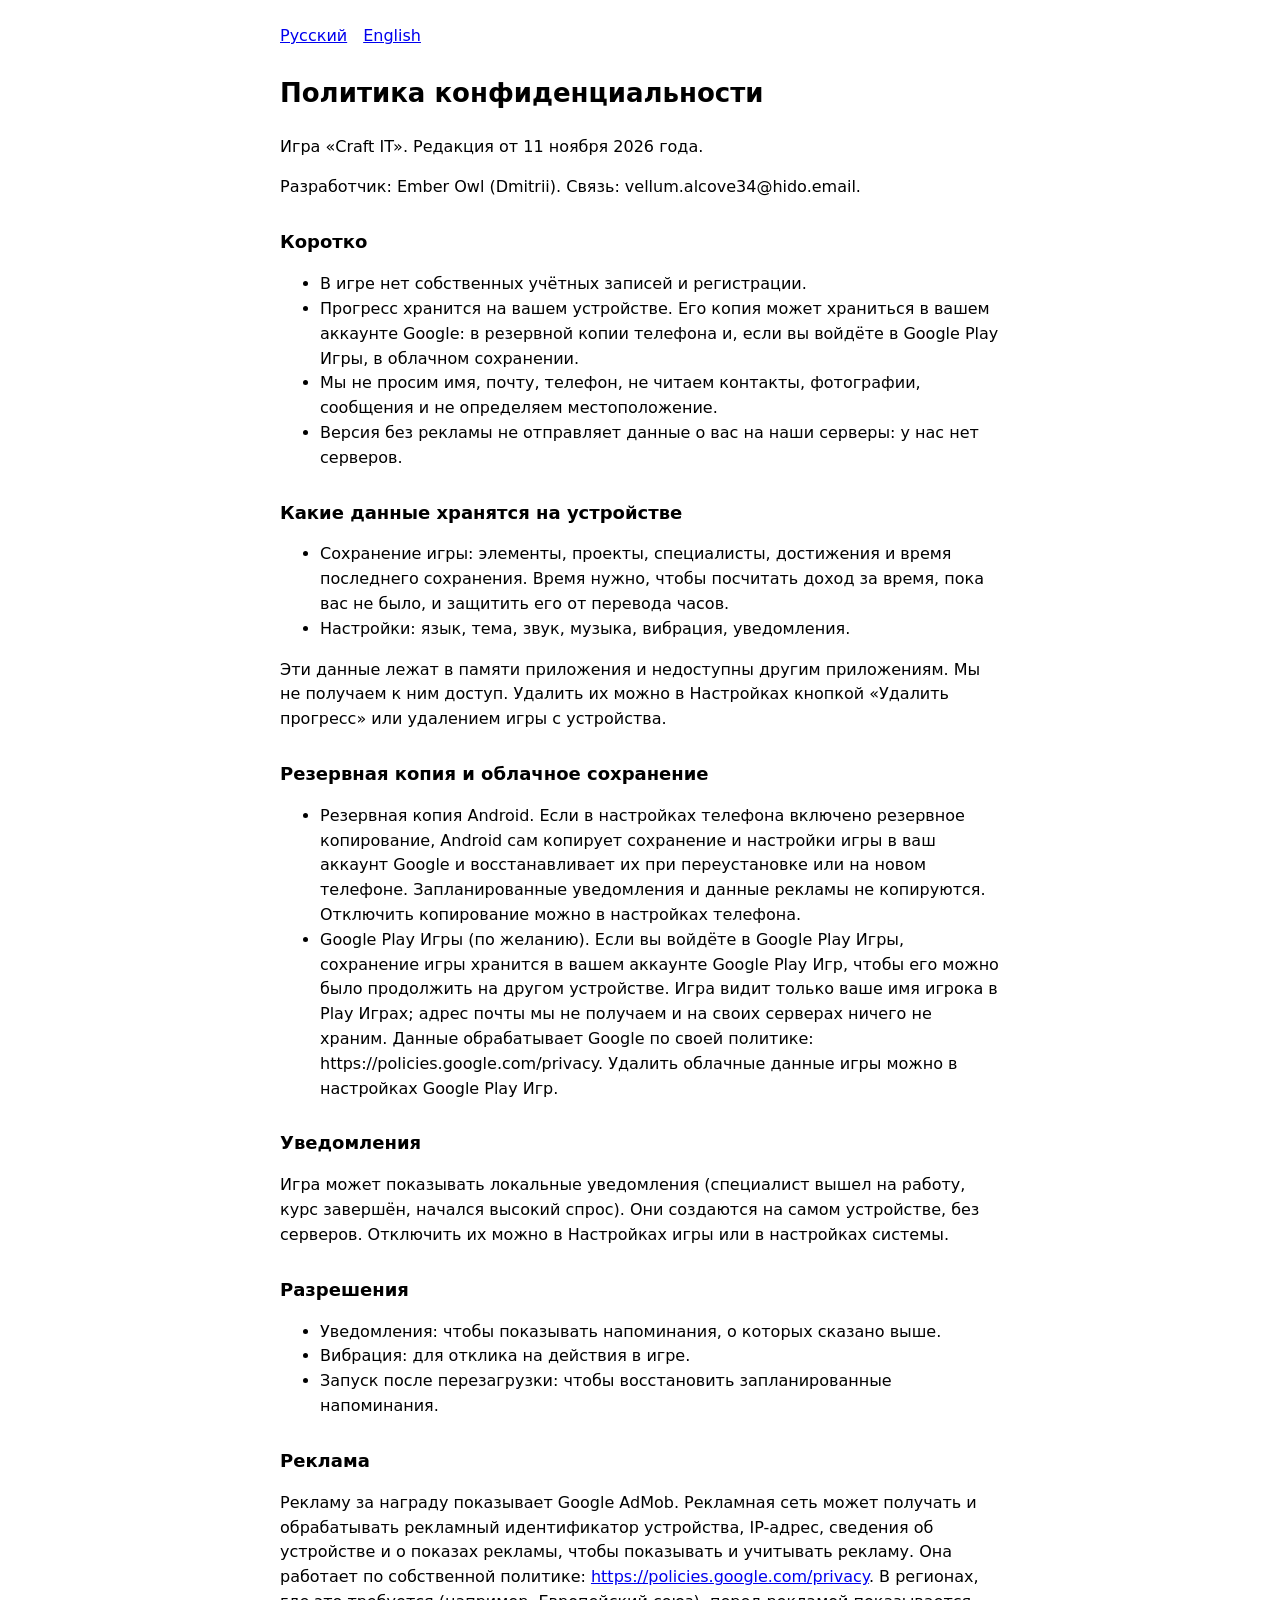
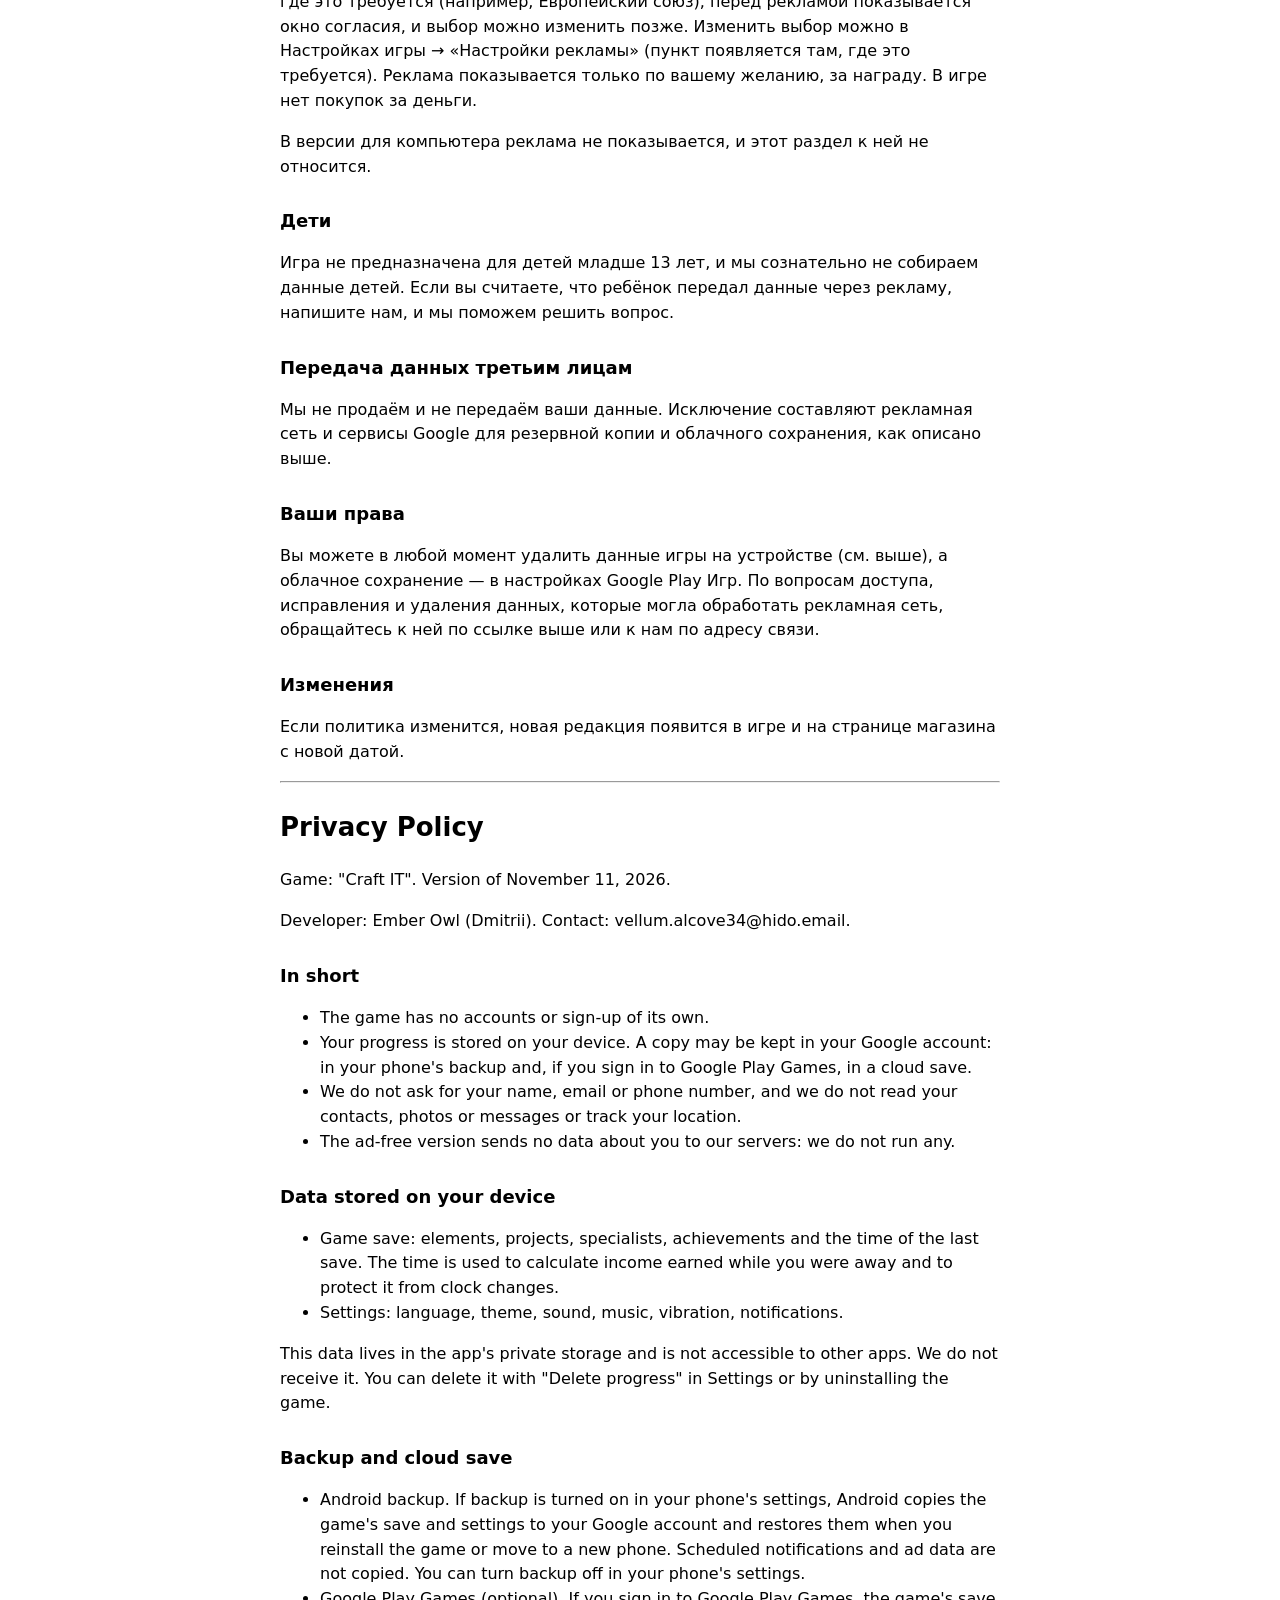
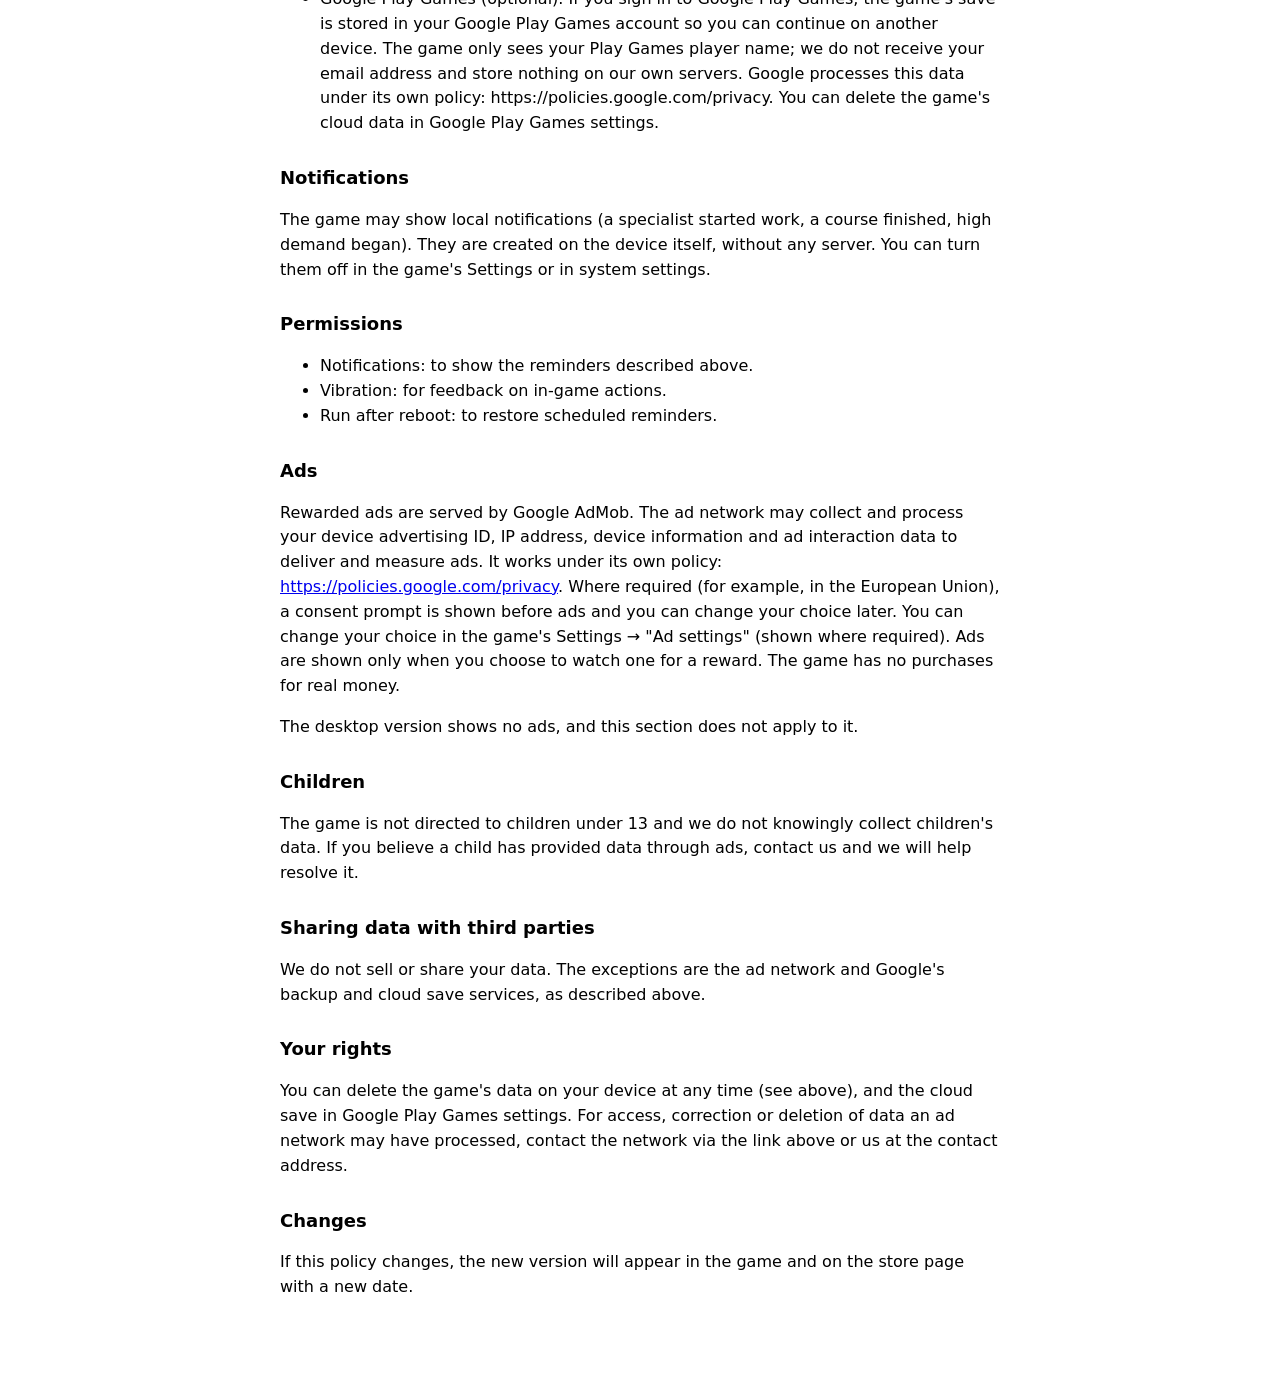
==== craft-it/privacy/index.html @ 50235ff4 "Studio page, Craft IT privacy policy, app-ads.txt" ====
<!doctype html>
<html lang="ru">
<head>
<meta charset="utf-8">
<meta name="viewport" content="width=device-width, initial-scale=1">
<title>Craft IT: Privacy Policy / Политика конфиденциальности</title>
<style>
  :root { color-scheme: light dark; }
  body { font: 16px/1.55 system-ui, sans-serif; max-width: 720px; margin: 0 auto; padding: 24px 16px 64px; }
  h1 { font-size: 26px; } h2 { font-size: 18px; margin-top: 28px; }
  nav a { margin-right: 16px; } section { margin-top: 24px; }
</style>
</head>
<body>
<nav><a href="#ru">Русский</a><a href="#en">English</a></nav>
<section id="ru" lang="ru">
<h1>Политика конфиденциальности</h1>
<p>Игра «Craft IT». Редакция от 11 ноября 2026 года.</p>
<p>Разработчик: Ember Owl (Dmitrii). Связь: vellum.alcove34@hido.email.</p>
<h2>Коротко</h2>
<ul>
<li>В игре нет собственных учётных записей и регистрации.</li>
<li>Прогресс хранится на вашем устройстве. Его копия может храниться в вашем аккаунте Google: в резервной копии телефона и, если вы войдёте в Google Play Игры, в облачном сохранении.</li>
<li>Мы не просим имя, почту, телефон, не читаем контакты, фотографии, сообщения и не определяем местоположение.</li>
<li>Версия без рекламы не отправляет данные о вас на наши серверы: у нас нет серверов.</li>
</ul>
<h2>Какие данные хранятся на устройстве</h2>
<ul>
<li>Сохранение игры: элементы, проекты, специалисты, достижения и время последнего сохранения. Время нужно, чтобы посчитать доход за время, пока вас не было, и защитить его от перевода часов.</li>
<li>Настройки: язык, тема, звук, музыка, вибрация, уведомления.</li>
</ul>
<p>Эти данные лежат в памяти приложения и недоступны другим приложениям. Мы не получаем к ним доступ. Удалить их можно в Настройках кнопкой «Удалить прогресс» или удалением игры с устройства.</p>
<h2>Резервная копия и облачное сохранение</h2>
<ul>
<li>Резервная копия Android. Если в настройках телефона включено резервное копирование, Android сам копирует сохранение и настройки игры в ваш аккаунт Google и восстанавливает их при переустановке или на новом телефоне. Запланированные уведомления и данные рекламы не копируются. Отключить копирование можно в настройках телефона.</li>
<li>Google Play Игры (по желанию). Если вы войдёте в Google Play Игры, сохранение игры хранится в вашем аккаунте Google Play Игр, чтобы его можно было продолжить на другом устройстве. Игра видит только ваше имя игрока в Play Играх; адрес почты мы не получаем и на своих серверах ничего не храним. Данные обрабатывает Google по своей политике: https://policies.google.com/privacy. Удалить облачные данные игры можно в настройках Google Play Игр.</li>
</ul>
<h2>Уведомления</h2>
<p>Игра может показывать локальные уведомления (специалист вышел на работу, курс завершён, начался высокий спрос). Они создаются на самом устройстве, без серверов. Отключить их можно в Настройках игры или в настройках системы.</p>
<h2>Разрешения</h2>
<ul>
<li>Уведомления: чтобы показывать напоминания, о которых сказано выше.</li>
<li>Вибрация: для отклика на действия в игре.</li>
<li>Запуск после перезагрузки: чтобы восстановить запланированные напоминания.</li>
</ul>
<h2>Реклама</h2>
<p>Рекламу за награду показывает Google AdMob. Рекламная сеть может получать и обрабатывать рекламный идентификатор устройства, IP-адрес, сведения об устройстве и о показах рекламы, чтобы показывать и учитывать рекламу. Она работает по собственной политике: <a href="https://policies.google.com/privacy">https://policies.google.com/privacy</a>. В регионах, где это требуется (например, Европейский союз), перед рекламой показывается окно согласия, и выбор можно изменить позже. Изменить выбор можно в Настройках игры → «Настройки рекламы» (пункт появляется там, где это требуется). Реклама показывается только по вашему желанию, за награду. В игре нет покупок за деньги.</p>
<p>В версии для компьютера реклама не показывается, и этот раздел к ней не относится.</p>
<h2>Дети</h2>
<p>Игра не предназначена для детей младше 13 лет, и мы сознательно не собираем данные детей. Если вы считаете, что ребёнок передал данные через рекламу, напишите нам, и мы поможем решить вопрос.</p>
<h2>Передача данных третьим лицам</h2>
<p>Мы не продаём и не передаём ваши данные. Исключение составляют рекламная сеть и сервисы Google для резервной копии и облачного сохранения, как описано выше.</p>
<h2>Ваши права</h2>
<p>Вы можете в любой момент удалить данные игры на устройстве (см. выше), а облачное сохранение — в настройках Google Play Игр. По вопросам доступа, исправления и удаления данных, которые могла обработать рекламная сеть, обращайтесь к ней по ссылке выше или к нам по адресу связи.</p>
<h2>Изменения</h2>
<p>Если политика изменится, новая редакция появится в игре и на странице магазина с новой датой.</p>
</section>
<hr>
<section id="en" lang="en">
<h1>Privacy Policy</h1>
<p>Game: &quot;Craft IT&quot;. Version of November 11, 2026.</p>
<p>Developer: Ember Owl (Dmitrii). Contact: vellum.alcove34@hido.email.</p>
<h2>In short</h2>
<ul>
<li>The game has no accounts or sign-up of its own.</li>
<li>Your progress is stored on your device. A copy may be kept in your Google account: in your phone&#x27;s backup and, if you sign in to Google Play Games, in a cloud save.</li>
<li>We do not ask for your name, email or phone number, and we do not read your contacts, photos or messages or track your location.</li>
<li>The ad-free version sends no data about you to our servers: we do not run any.</li>
</ul>
<h2>Data stored on your device</h2>
<ul>
<li>Game save: elements, projects, specialists, achievements and the time of the last save. The time is used to calculate income earned while you were away and to protect it from clock changes.</li>
<li>Settings: language, theme, sound, music, vibration, notifications.</li>
</ul>
<p>This data lives in the app&#x27;s private storage and is not accessible to other apps. We do not receive it. You can delete it with &quot;Delete progress&quot; in Settings or by uninstalling the game.</p>
<h2>Backup and cloud save</h2>
<ul>
<li>Android backup. If backup is turned on in your phone&#x27;s settings, Android copies the game&#x27;s save and settings to your Google account and restores them when you reinstall the game or move to a new phone. Scheduled notifications and ad data are not copied. You can turn backup off in your phone&#x27;s settings.</li>
<li>Google Play Games (optional). If you sign in to Google Play Games, the game&#x27;s save is stored in your Google Play Games account so you can continue on another device. The game only sees your Play Games player name; we do not receive your email address and store nothing on our own servers. Google processes this data under its own policy: https://policies.google.com/privacy. You can delete the game&#x27;s cloud data in Google Play Games settings.</li>
</ul>
<h2>Notifications</h2>
<p>The game may show local notifications (a specialist started work, a course finished, high demand began). They are created on the device itself, without any server. You can turn them off in the game&#x27;s Settings or in system settings.</p>
<h2>Permissions</h2>
<ul>
<li>Notifications: to show the reminders described above.</li>
<li>Vibration: for feedback on in-game actions.</li>
<li>Run after reboot: to restore scheduled reminders.</li>
</ul>
<h2>Ads</h2>
<p>Rewarded ads are served by Google AdMob. The ad network may collect and process your device advertising ID, IP address, device information and ad interaction data to deliver and measure ads. It works under its own policy: <a href="https://policies.google.com/privacy">https://policies.google.com/privacy</a>. Where required (for example, in the European Union), a consent prompt is shown before ads and you can change your choice later. You can change your choice in the game&#x27;s Settings → &quot;Ad settings&quot; (shown where required). Ads are shown only when you choose to watch one for a reward. The game has no purchases for real money.</p>
<p>The desktop version shows no ads, and this section does not apply to it.</p>
<h2>Children</h2>
<p>The game is not directed to children under 13 and we do not knowingly collect children&#x27;s data. If you believe a child has provided data through ads, contact us and we will help resolve it.</p>
<h2>Sharing data with third parties</h2>
<p>We do not sell or share your data. The exceptions are the ad network and Google&#x27;s backup and cloud save services, as described above.</p>
<h2>Your rights</h2>
<p>You can delete the game&#x27;s data on your device at any time (see above), and the cloud save in Google Play Games settings. For access, correction or deletion of data an ad network may have processed, contact the network via the link above or us at the contact address.</p>
<h2>Changes</h2>
<p>If this policy changes, the new version will appear in the game and on the store page with a new date.</p>
</section>
</body>
</html>
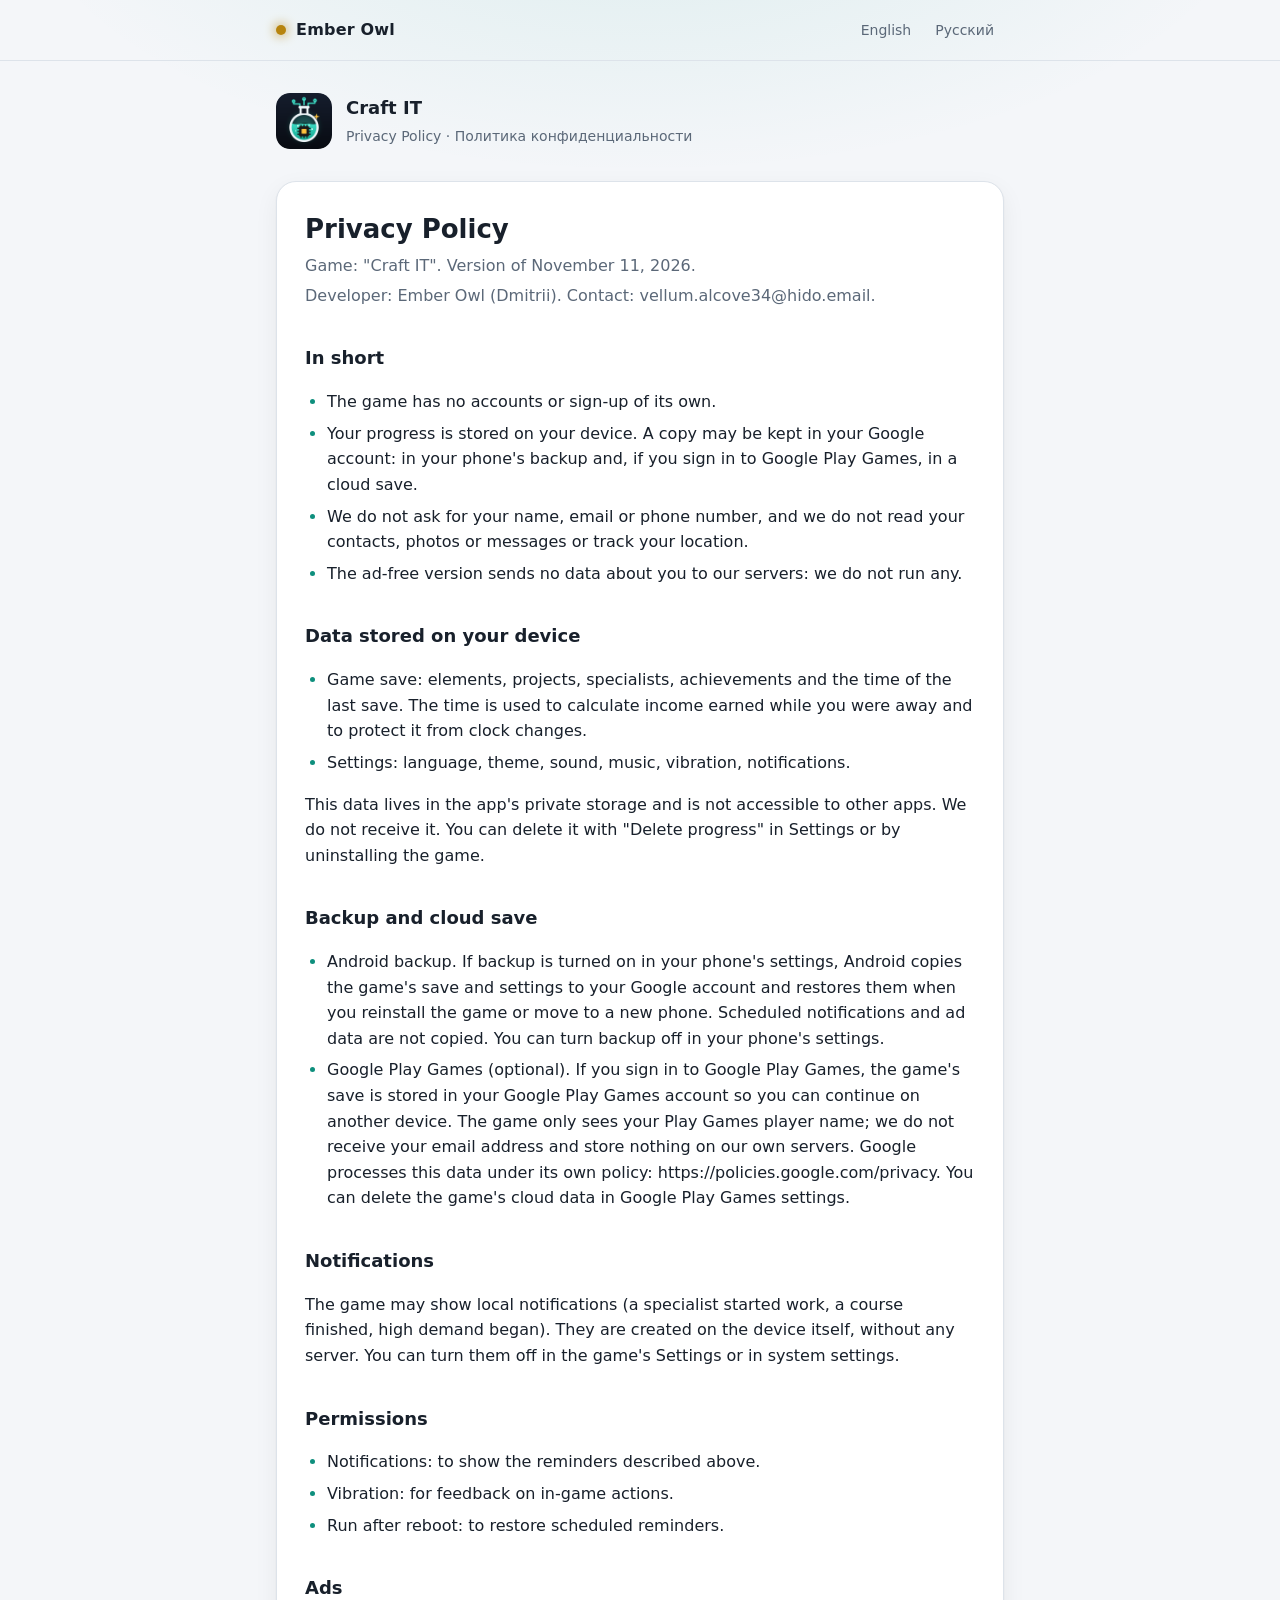
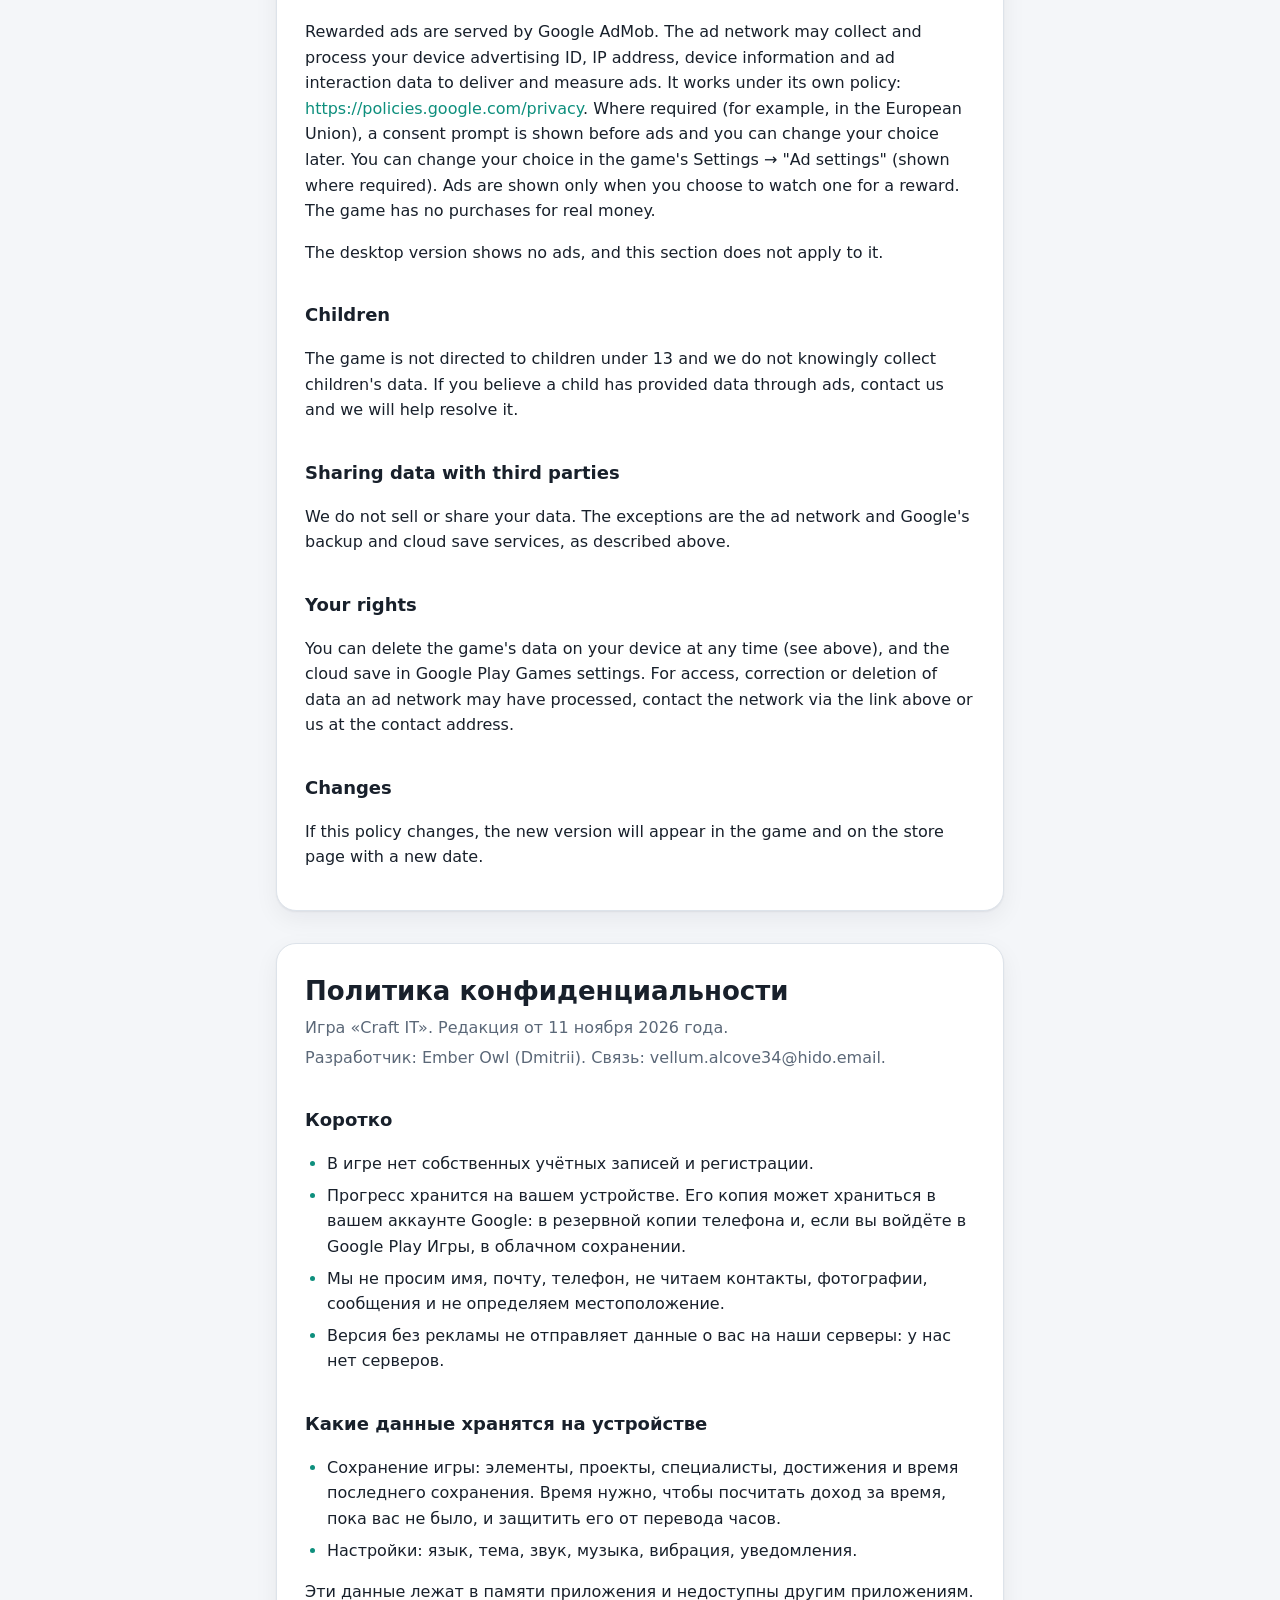
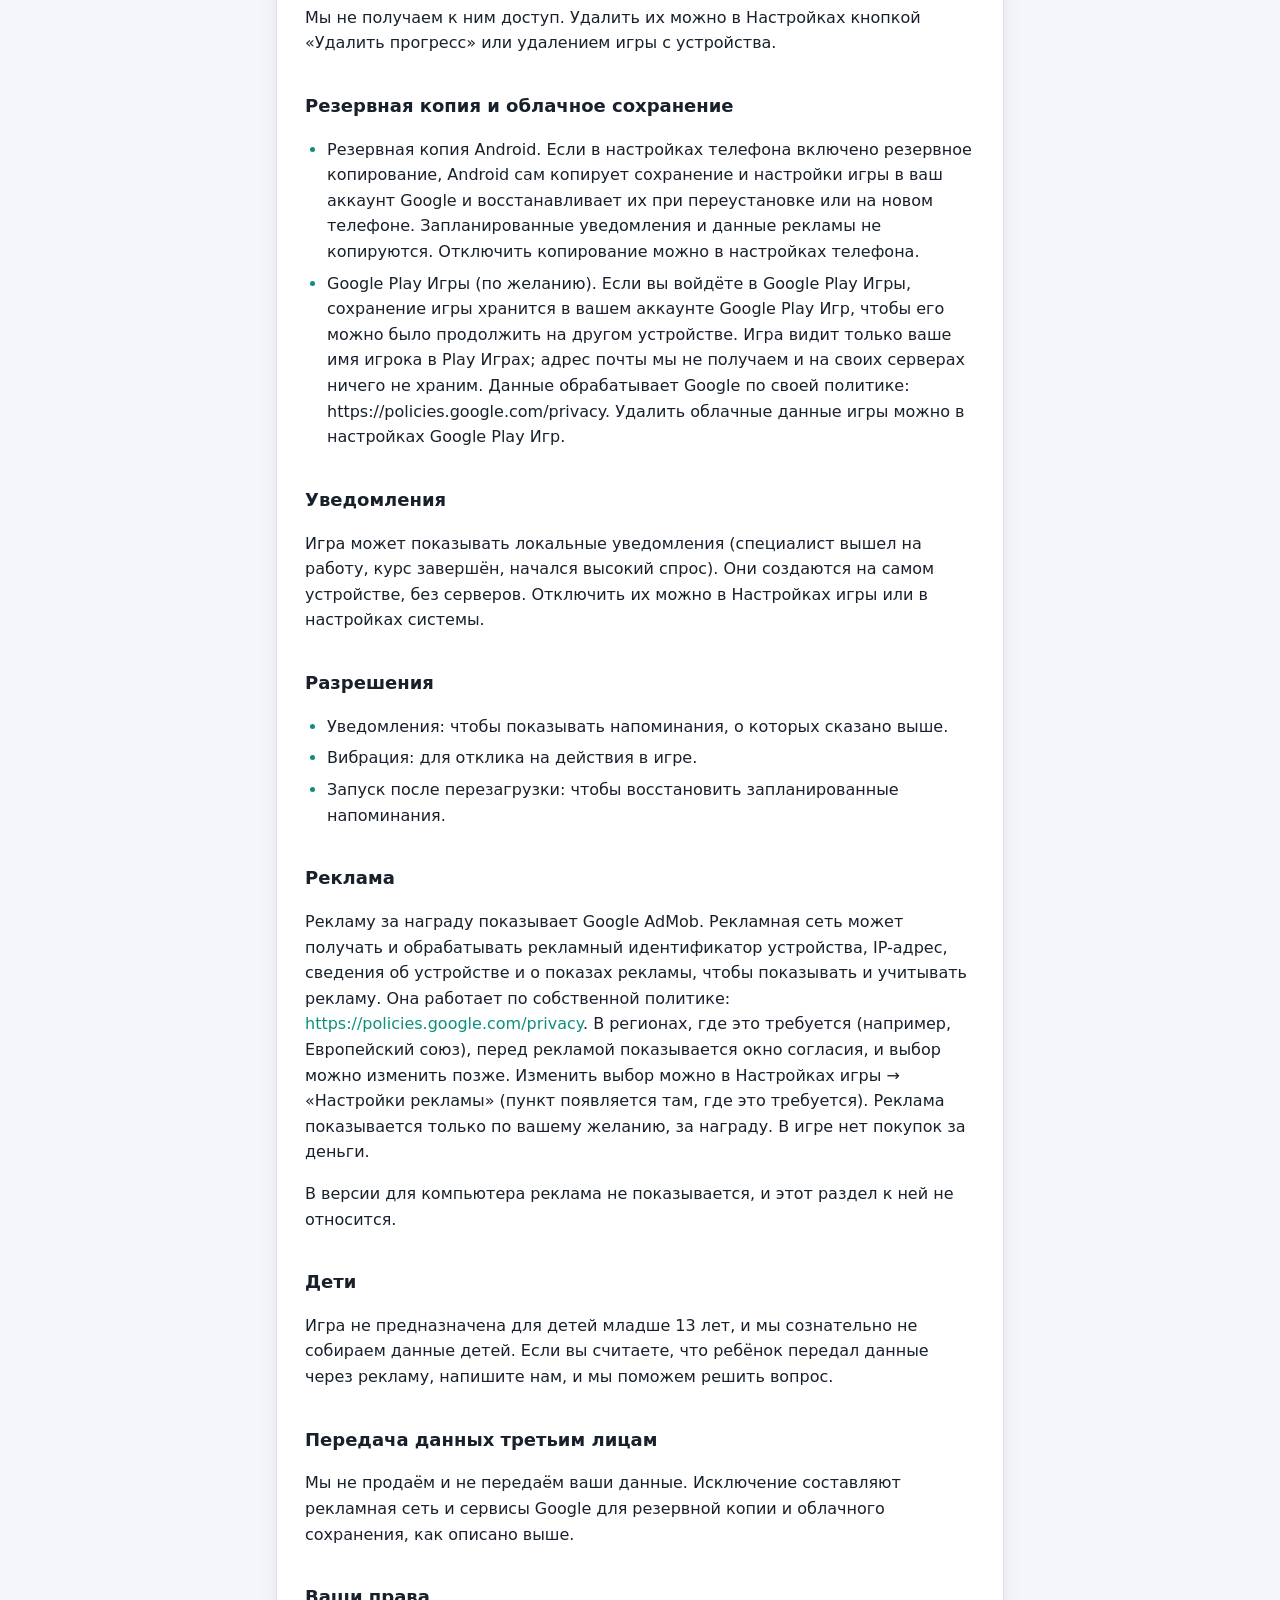
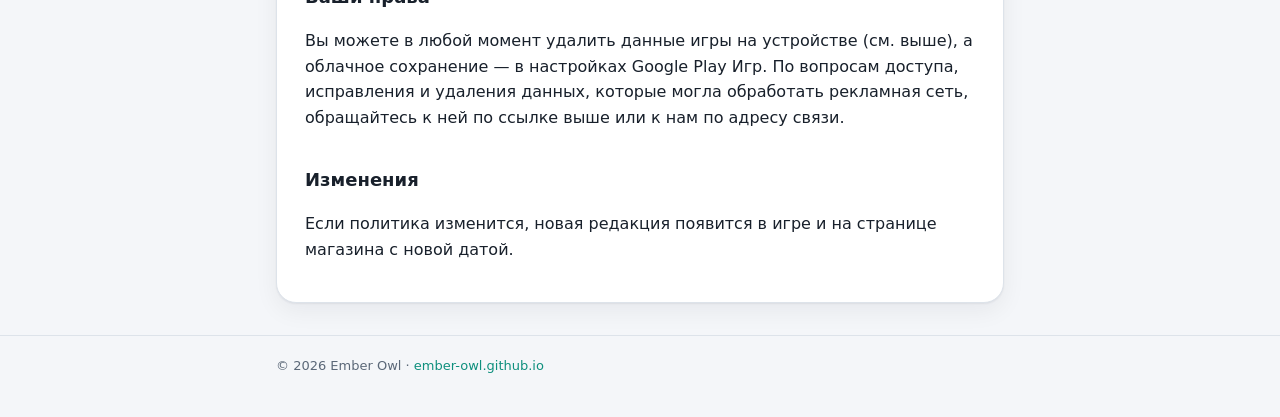
==== commit 6a51263c: "Site design: studio page, styled privacy policy, icons" ====
--- a/craft-it/privacy/index.html
+++ b/craft-it/privacy/index.html
@@ -1,19 +1,169 @@
 <!doctype html>
-<html lang="ru">
+<html lang="en">
 <head>
 <meta charset="utf-8">
 <meta name="viewport" content="width=device-width, initial-scale=1">
-<title>Craft IT: Privacy Policy / Политика конфиденциальности</title>
+<title>Craft IT: Privacy Policy</title>
+<meta name="description" content="Privacy Policy of the game Craft IT by Ember Owl. Политика конфиденциальности игры Craft IT.">
+<link rel="icon" type="image/png" href="../../assets/favicon.png">
 <style>
-  :root { color-scheme: light dark; }
-  body { font: 16px/1.55 system-ui, sans-serif; max-width: 720px; margin: 0 auto; padding: 24px 16px 64px; }
-  h1 { font-size: 26px; } h2 { font-size: 18px; margin-top: 28px; }
-  nav a { margin-right: 16px; } section { margin-top: 24px; }
+/* Общие стили сайта Ember Owl. Встраиваются в страницу политики при сборке (tools/build_privacy.py). */
+:root {
+  --bg: #f4f6f9;
+  --bg-glow: rgba(14, 158, 138, 0.10);
+  --surface: #ffffff;
+  --border: #dde3ea;
+  --text: #18202b;
+  --muted: #5b6878;
+  --accent: #0e8f7d;
+  --accent-soft: rgba(14, 158, 138, 0.12);
+  --gold: #b7840f;
+  --shadow: 0 1px 2px rgba(16, 24, 40, 0.06), 0 8px 24px rgba(16, 24, 40, 0.06);
+  color-scheme: light;
+}
+@media (prefers-color-scheme: dark) {
+  :root {
+    --bg: #0b0f17;
+    --bg-glow: rgba(61, 220, 196, 0.10);
+    --surface: #141b27;
+    --border: #232d3d;
+    --text: #e8eef3;
+    --muted: #9aa8b5;
+    --accent: #3ddcc4;
+    --accent-soft: rgba(61, 220, 196, 0.12);
+    --gold: #ffc23d;
+    --shadow: 0 1px 2px rgba(0, 0, 0, 0.3), 0 8px 24px rgba(0, 0, 0, 0.25);
+    color-scheme: dark;
+  }
+}
+
+* { box-sizing: border-box; }
+html { -webkit-text-size-adjust: 100%; }
+body {
+  margin: 0;
+  background: radial-gradient(900px 420px at 50% -120px, var(--bg-glow), transparent 70%), var(--bg);
+  color: var(--text);
+  font: 16px/1.6 system-ui, -apple-system, "Segoe UI", Roboto, sans-serif;
+  min-height: 100vh;
+}
+a { color: var(--accent); text-decoration: none; }
+a:hover { text-decoration: underline; }
+
+.wrap { max-width: 760px; margin: 0 auto; padding: 0 16px; }
+
+/* Шапка */
+.top { border-bottom: 1px solid var(--border); }
+.top .wrap { display: flex; align-items: center; justify-content: space-between; gap: 12px; height: 60px; }
+.brand { display: flex; align-items: center; gap: 10px; color: var(--text); font-weight: 700; letter-spacing: 0.2px; }
+.brand:hover { text-decoration: none; }
+.brand .dot { width: 10px; height: 10px; border-radius: 50%; background: var(--gold); box-shadow: 0 0 12px var(--gold); }
+.top nav { display: flex; gap: 4px; }
+.top nav a { color: var(--muted); padding: 6px 10px; border-radius: 8px; font-size: 14px; }
+.top nav a:hover, .top nav a.on { color: var(--text); background: var(--accent-soft); text-decoration: none; }
+
+/* Главная */
+.hero { padding: 56px 0 24px; }
+.hero h1 { font-size: clamp(30px, 6vw, 42px); line-height: 1.15; margin: 0 0 12px; }
+.hero p { color: var(--muted); font-size: 18px; margin: 0; max-width: 560px; }
+
+.game {
+  display: grid; grid-template-columns: 112px 1fr; gap: 20px; align-items: center;
+  background: var(--surface); border: 1px solid var(--border); border-radius: 20px;
+  padding: 20px; margin: 32px 0; box-shadow: var(--shadow);
+}
+.game img { width: 112px; height: 112px; border-radius: 24px; display: block; }
+.game h2 { margin: 0 0 4px; font-size: 22px; }
+.game .sub { color: var(--accent); font-weight: 600; font-size: 14px; margin: 0 0 8px; }
+.game p { margin: 0 0 14px; color: var(--muted); }
+.tags { display: flex; flex-wrap: wrap; gap: 8px; }
+.tag { font-size: 13px; padding: 4px 10px; border-radius: 999px; background: var(--accent-soft); color: var(--text); }
+.tag.soon { background: transparent; border: 1px solid var(--gold); color: var(--gold); }
+.links { display: flex; flex-wrap: wrap; gap: 16px; margin-top: 14px; font-size: 15px; }
+
+@media (max-width: 520px) {
+  .game { grid-template-columns: 1fr; text-align: left; }
+  .game img { width: 88px; height: 88px; border-radius: 20px; }
+}
+
+.contact { padding: 8px 0 32px; color: var(--muted); }
+.contact h3 { color: var(--text); font-size: 16px; margin: 0 0 4px; }
+
+footer { border-top: 1px solid var(--border); color: var(--muted); font-size: 13px; padding: 20px 0 40px; }
+
+/* Документ (политика) */
+.doc { background: var(--surface); border: 1px solid var(--border); border-radius: 20px; padding: 8px 28px 24px; margin: 32px 0; box-shadow: var(--shadow); }
+.doc + .doc { margin-top: 20px; }
+.doc h1 { font-size: 26px; line-height: 1.2; margin: 24px 0 8px; }
+.doc h2 { font-size: 18px; margin: 28px 0 8px; padding-top: 8px; }
+.doc p, .doc li { color: var(--text); }
+.doc > p:nth-of-type(-n+2) { color: var(--muted); margin: 4px 0; }
+.doc ul { padding-left: 22px; }
+.doc li { margin: 6px 0; }
+.doc li::marker { color: var(--accent); }
+.doc a { word-break: break-word; }
+.doc-head { display: flex; align-items: center; gap: 14px; margin-top: 32px; }
+.doc-head img { width: 56px; height: 56px; border-radius: 14px; }
+.doc-head strong { display: block; font-size: 18px; }
+.doc-head span { color: var(--muted); font-size: 14px; }
+@media (max-width: 520px) { .doc { padding: 4px 18px 18px; border-radius: 16px; } }
+
 </style>
 </head>
 <body>
-<nav><a href="#ru">Русский</a><a href="#en">English</a></nav>
-<section id="ru" lang="ru">
+<header class="top">
+  <div class="wrap">
+    <a class="brand" href="../../"><span class="dot"></span>Ember Owl</a>
+    <nav><a href="#en">English</a><a href="#ru">Русский</a></nav>
+  </div>
+</header>
+<main class="wrap">
+  <div class="doc-head">
+    <img src="../../assets/craft-it-icon.png" alt="" width="56" height="56">
+    <div><strong>Craft IT</strong><span>Privacy Policy · Политика конфиденциальности</span></div>
+  </div>
+  <section class="doc" id="en" lang="en">
+<h1>Privacy Policy</h1>
+<p>Game: &quot;Craft IT&quot;. Version of November 11, 2026.</p>
+<p>Developer: Ember Owl (Dmitrii). Contact: vellum.alcove34@hido.email.</p>
+<h2>In short</h2>
+<ul>
+<li>The game has no accounts or sign-up of its own.</li>
+<li>Your progress is stored on your device. A copy may be kept in your Google account: in your phone&#x27;s backup and, if you sign in to Google Play Games, in a cloud save.</li>
+<li>We do not ask for your name, email or phone number, and we do not read your contacts, photos or messages or track your location.</li>
+<li>The ad-free version sends no data about you to our servers: we do not run any.</li>
+</ul>
+<h2>Data stored on your device</h2>
+<ul>
+<li>Game save: elements, projects, specialists, achievements and the time of the last save. The time is used to calculate income earned while you were away and to protect it from clock changes.</li>
+<li>Settings: language, theme, sound, music, vibration, notifications.</li>
+</ul>
+<p>This data lives in the app&#x27;s private storage and is not accessible to other apps. We do not receive it. You can delete it with &quot;Delete progress&quot; in Settings or by uninstalling the game.</p>
+<h2>Backup and cloud save</h2>
+<ul>
+<li>Android backup. If backup is turned on in your phone&#x27;s settings, Android copies the game&#x27;s save and settings to your Google account and restores them when you reinstall the game or move to a new phone. Scheduled notifications and ad data are not copied. You can turn backup off in your phone&#x27;s settings.</li>
+<li>Google Play Games (optional). If you sign in to Google Play Games, the game&#x27;s save is stored in your Google Play Games account so you can continue on another device. The game only sees your Play Games player name; we do not receive your email address and store nothing on our own servers. Google processes this data under its own policy: https://policies.google.com/privacy. You can delete the game&#x27;s cloud data in Google Play Games settings.</li>
+</ul>
+<h2>Notifications</h2>
+<p>The game may show local notifications (a specialist started work, a course finished, high demand began). They are created on the device itself, without any server. You can turn them off in the game&#x27;s Settings or in system settings.</p>
+<h2>Permissions</h2>
+<ul>
+<li>Notifications: to show the reminders described above.</li>
+<li>Vibration: for feedback on in-game actions.</li>
+<li>Run after reboot: to restore scheduled reminders.</li>
+</ul>
+<h2>Ads</h2>
+<p>Rewarded ads are served by Google AdMob. The ad network may collect and process your device advertising ID, IP address, device information and ad interaction data to deliver and measure ads. It works under its own policy: <a href="https://policies.google.com/privacy">https://policies.google.com/privacy</a>. Where required (for example, in the European Union), a consent prompt is shown before ads and you can change your choice later. You can change your choice in the game&#x27;s Settings → &quot;Ad settings&quot; (shown where required). Ads are shown only when you choose to watch one for a reward. The game has no purchases for real money.</p>
+<p>The desktop version shows no ads, and this section does not apply to it.</p>
+<h2>Children</h2>
+<p>The game is not directed to children under 13 and we do not knowingly collect children&#x27;s data. If you believe a child has provided data through ads, contact us and we will help resolve it.</p>
+<h2>Sharing data with third parties</h2>
+<p>We do not sell or share your data. The exceptions are the ad network and Google&#x27;s backup and cloud save services, as described above.</p>
+<h2>Your rights</h2>
+<p>You can delete the game&#x27;s data on your device at any time (see above), and the cloud save in Google Play Games settings. For access, correction or deletion of data an ad network may have processed, contact the network via the link above or us at the contact address.</p>
+<h2>Changes</h2>
+<p>If this policy changes, the new version will appear in the game and on the store page with a new date.</p>
+  </section>
+  <section class="doc" id="ru" lang="ru">
 <h1>Политика конфиденциальности</h1>
 <p>Игра «Craft IT». Редакция от 11 ноября 2026 года.</p>
 <p>Разработчик: Ember Owl (Dmitrii). Связь: vellum.alcove34@hido.email.</p>
@@ -54,49 +204,10 @@
 <p>Вы можете в любой момент удалить данные игры на устройстве (см. выше), а облачное сохранение — в настройках Google Play Игр. По вопросам доступа, исправления и удаления данных, которые могла обработать рекламная сеть, обращайтесь к ней по ссылке выше или к нам по адресу связи.</p>
 <h2>Изменения</h2>
 <p>Если политика изменится, новая редакция появится в игре и на странице магазина с новой датой.</p>
-</section>
-<hr>
-<section id="en" lang="en">
-<h1>Privacy Policy</h1>
-<p>Game: &quot;Craft IT&quot;. Version of November 11, 2026.</p>
-<p>Developer: Ember Owl (Dmitrii). Contact: vellum.alcove34@hido.email.</p>
-<h2>In short</h2>
-<ul>
-<li>The game has no accounts or sign-up of its own.</li>
-<li>Your progress is stored on your device. A copy may be kept in your Google account: in your phone&#x27;s backup and, if you sign in to Google Play Games, in a cloud save.</li>
-<li>We do not ask for your name, email or phone number, and we do not read your contacts, photos or messages or track your location.</li>
-<li>The ad-free version sends no data about you to our servers: we do not run any.</li>
-</ul>
-<h2>Data stored on your device</h2>
-<ul>
-<li>Game save: elements, projects, specialists, achievements and the time of the last save. The time is used to calculate income earned while you were away and to protect it from clock changes.</li>
-<li>Settings: language, theme, sound, music, vibration, notifications.</li>
-</ul>
-<p>This data lives in the app&#x27;s private storage and is not accessible to other apps. We do not receive it. You can delete it with &quot;Delete progress&quot; in Settings or by uninstalling the game.</p>
-<h2>Backup and cloud save</h2>
-<ul>
-<li>Android backup. If backup is turned on in your phone&#x27;s settings, Android copies the game&#x27;s save and settings to your Google account and restores them when you reinstall the game or move to a new phone. Scheduled notifications and ad data are not copied. You can turn backup off in your phone&#x27;s settings.</li>
-<li>Google Play Games (optional). If you sign in to Google Play Games, the game&#x27;s save is stored in your Google Play Games account so you can continue on another device. The game only sees your Play Games player name; we do not receive your email address and store nothing on our own servers. Google processes this data under its own policy: https://policies.google.com/privacy. You can delete the game&#x27;s cloud data in Google Play Games settings.</li>
-</ul>
-<h2>Notifications</h2>
-<p>The game may show local notifications (a specialist started work, a course finished, high demand began). They are created on the device itself, without any server. You can turn them off in the game&#x27;s Settings or in system settings.</p>
-<h2>Permissions</h2>
-<ul>
-<li>Notifications: to show the reminders described above.</li>
-<li>Vibration: for feedback on in-game actions.</li>
-<li>Run after reboot: to restore scheduled reminders.</li>
-</ul>
-<h2>Ads</h2>
-<p>Rewarded ads are served by Google AdMob. The ad network may collect and process your device advertising ID, IP address, device information and ad interaction data to deliver and measure ads. It works under its own policy: <a href="https://policies.google.com/privacy">https://policies.google.com/privacy</a>. Where required (for example, in the European Union), a consent prompt is shown before ads and you can change your choice later. You can change your choice in the game&#x27;s Settings → &quot;Ad settings&quot; (shown where required). Ads are shown only when you choose to watch one for a reward. The game has no purchases for real money.</p>
-<p>The desktop version shows no ads, and this section does not apply to it.</p>
-<h2>Children</h2>
-<p>The game is not directed to children under 13 and we do not knowingly collect children&#x27;s data. If you believe a child has provided data through ads, contact us and we will help resolve it.</p>
-<h2>Sharing data with third parties</h2>
-<p>We do not sell or share your data. The exceptions are the ad network and Google&#x27;s backup and cloud save services, as described above.</p>
-<h2>Your rights</h2>
-<p>You can delete the game&#x27;s data on your device at any time (see above), and the cloud save in Google Play Games settings. For access, correction or deletion of data an ad network may have processed, contact the network via the link above or us at the contact address.</p>
-<h2>Changes</h2>
-<p>If this policy changes, the new version will appear in the game and on the store page with a new date.</p>
-</section>
+  </section>
+</main>
+<footer>
+  <div class="wrap">© 2026 Ember Owl · <a href="../../">ember-owl.github.io</a></div>
+</footer>
 </body>
 </html>
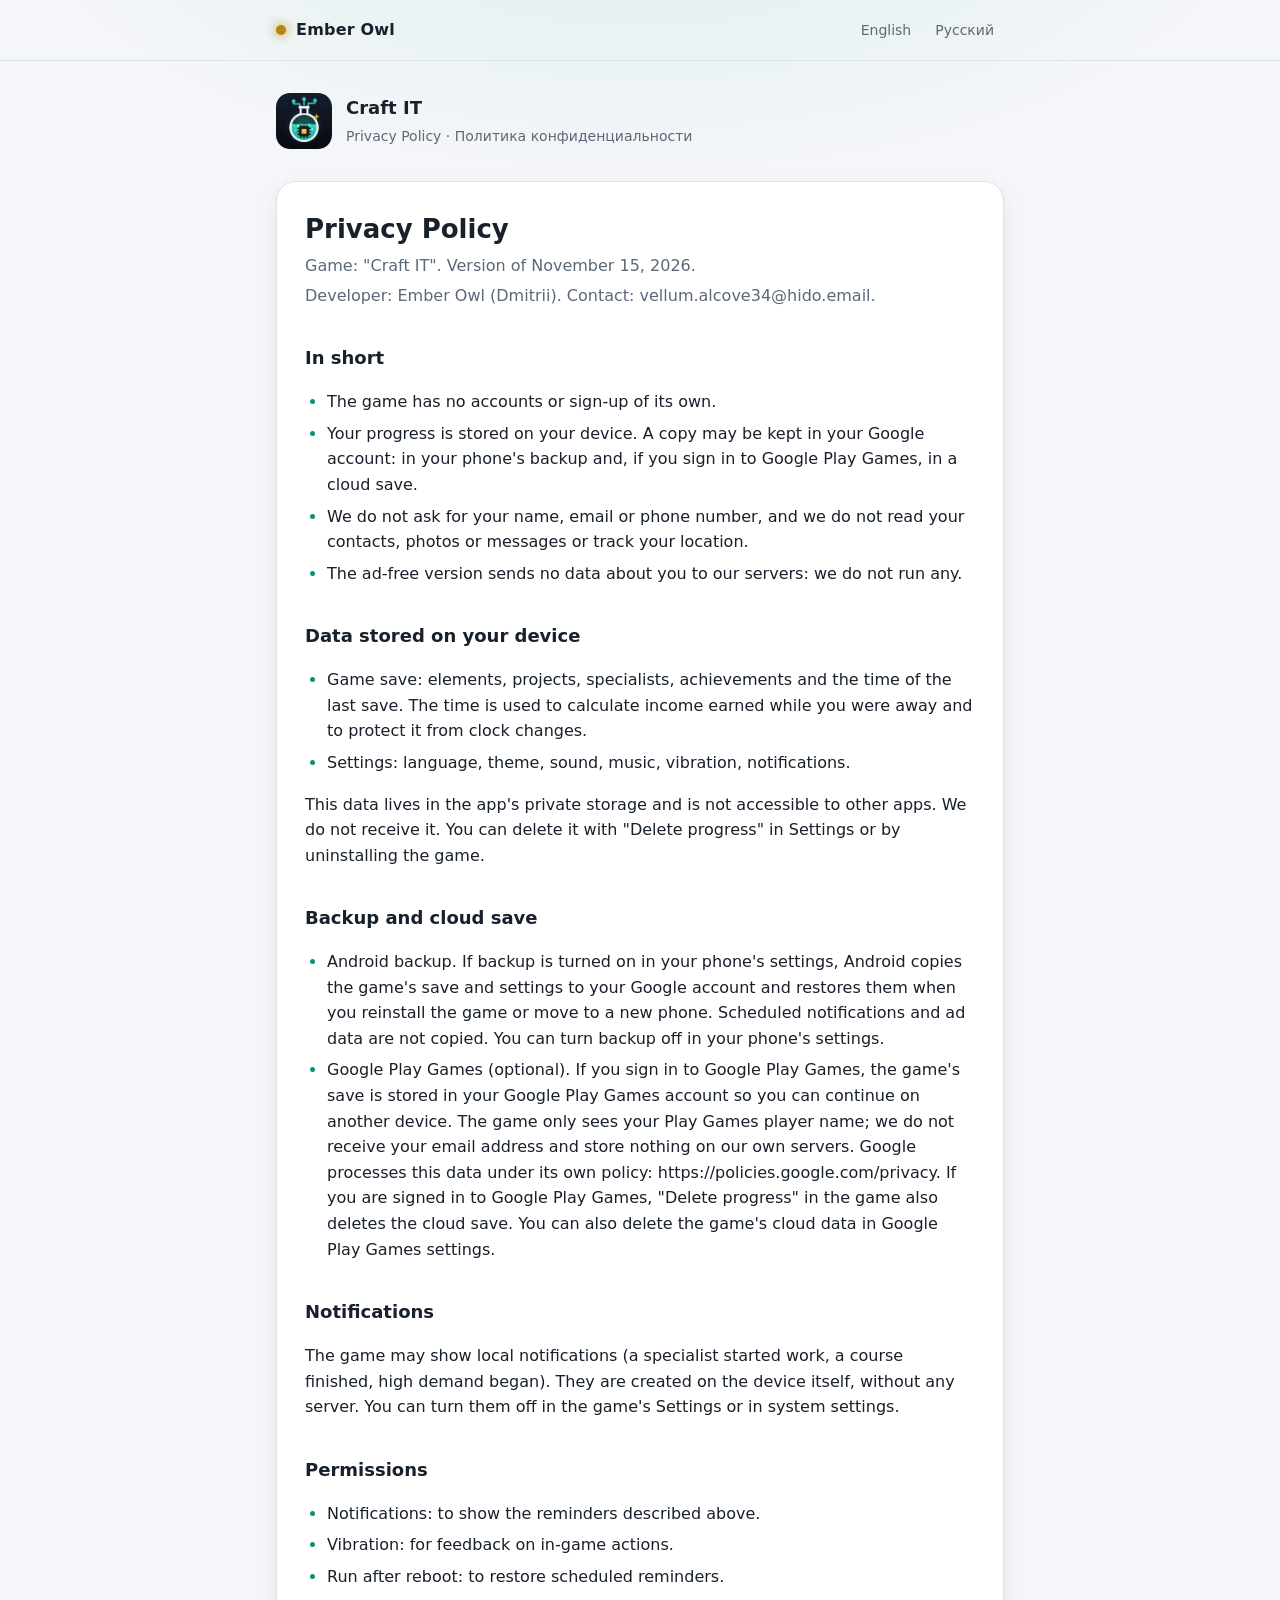
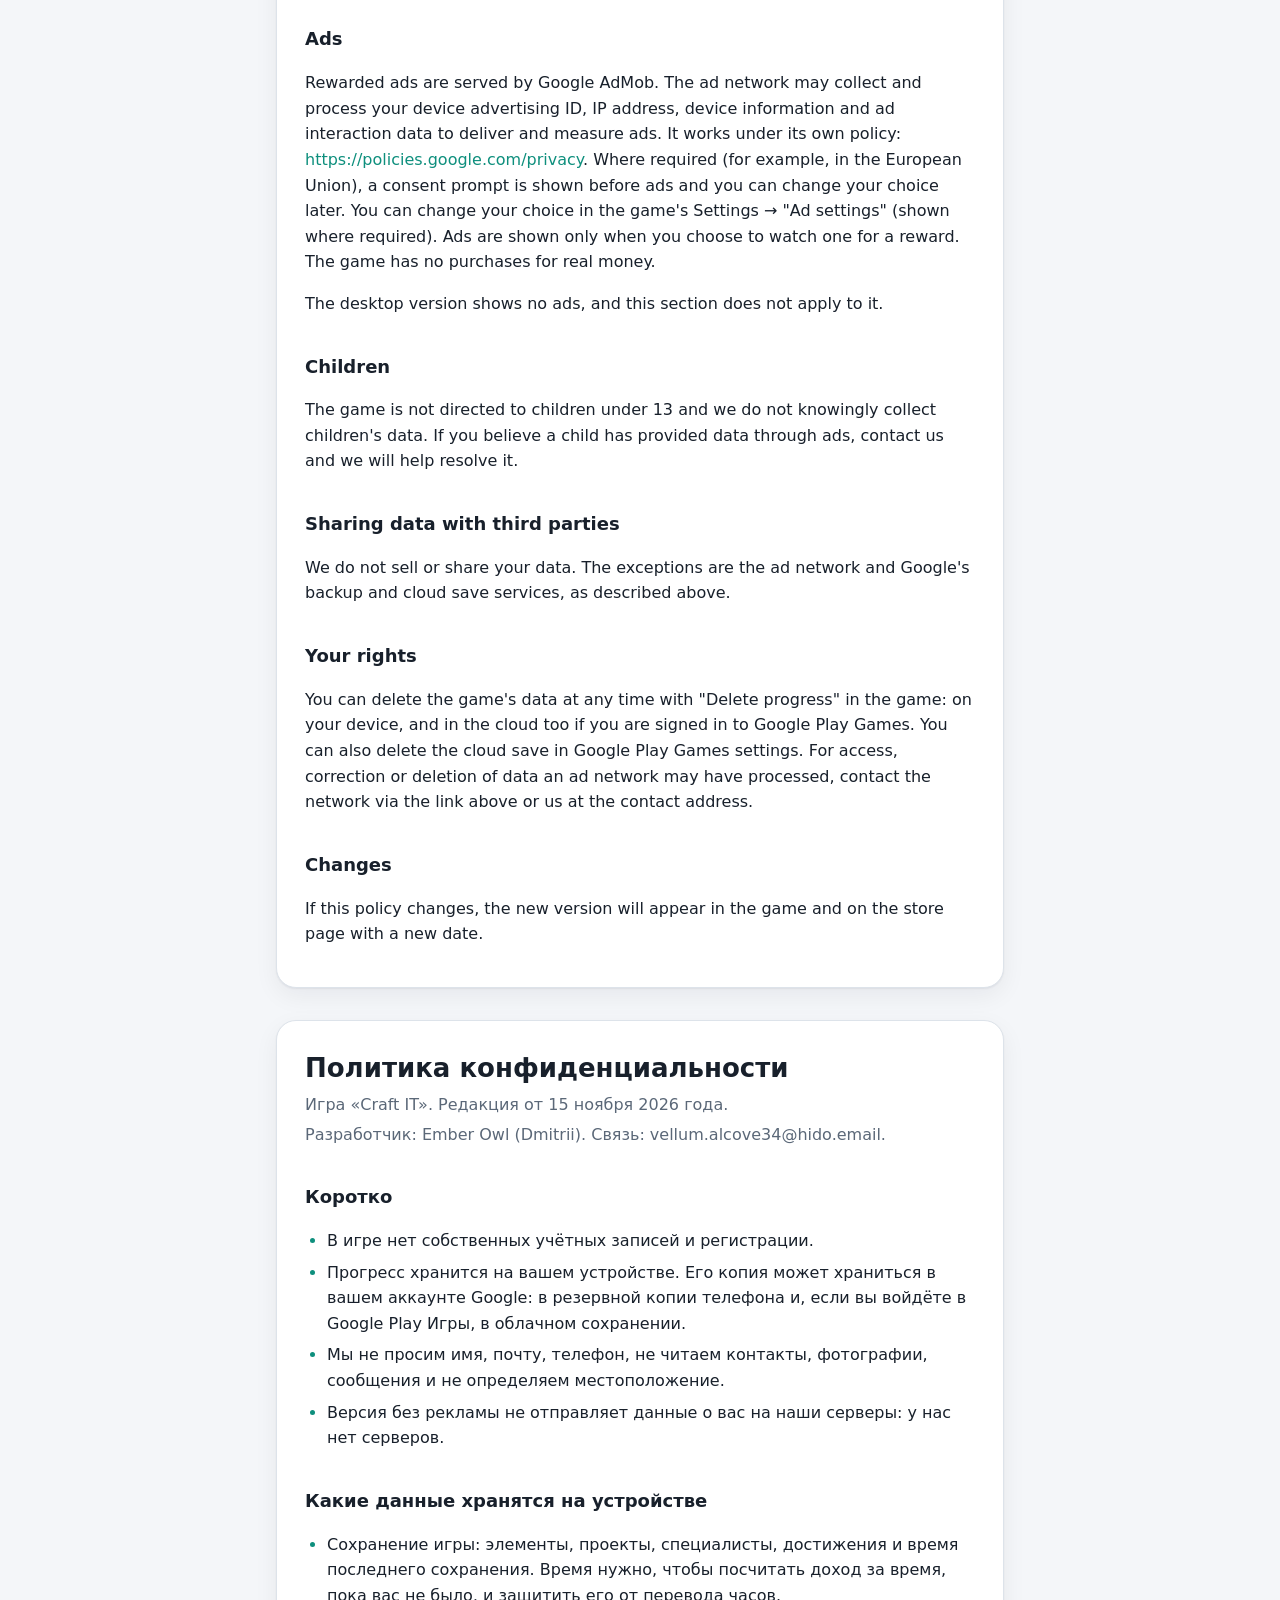
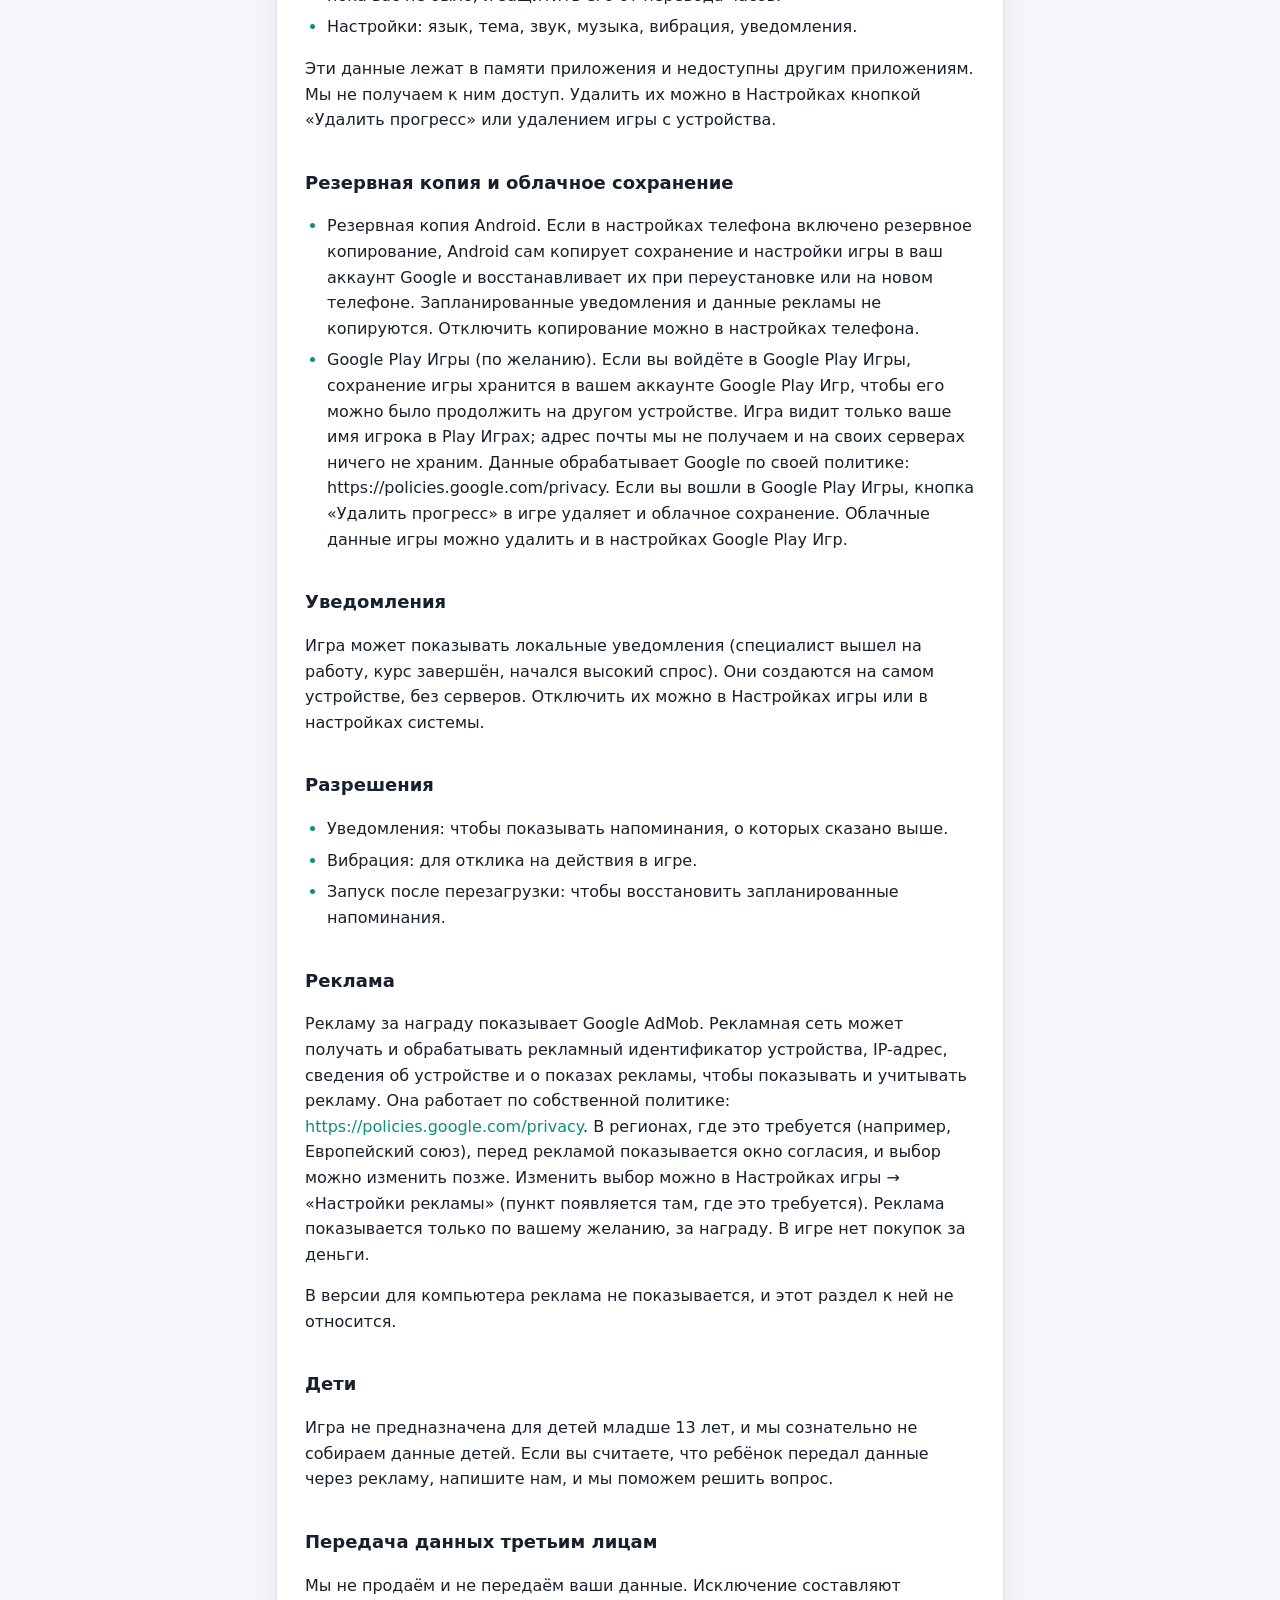
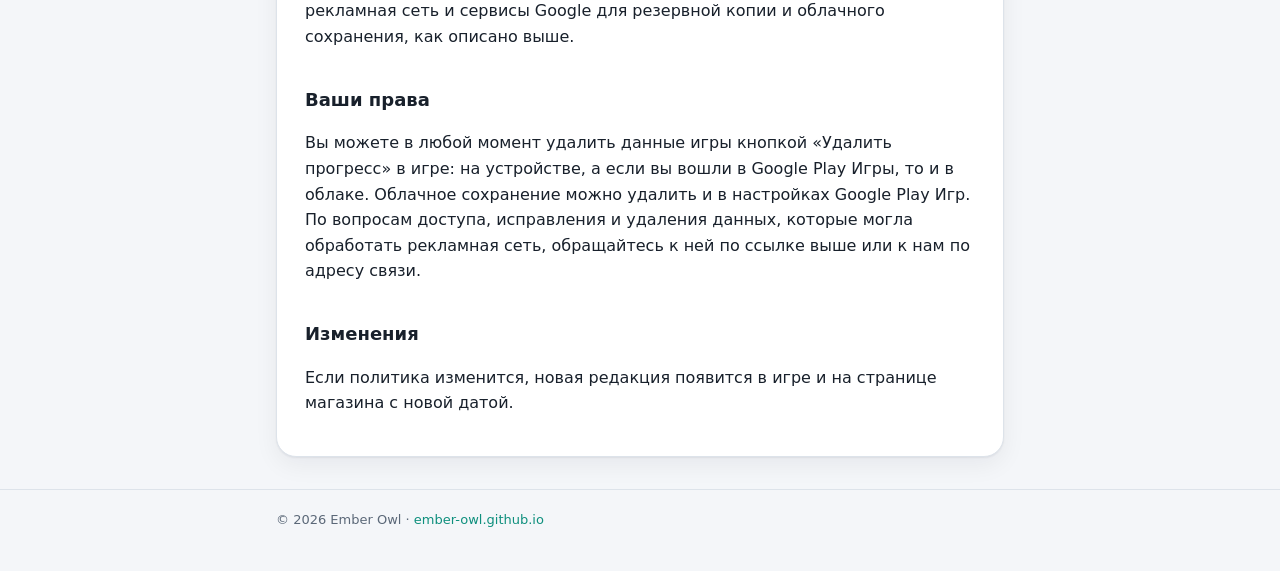
==== commit bdec233e: "Privacy policy: Delete progress also removes the Google Play Games cloud save" ====
--- a/craft-it/privacy/index.html
+++ b/craft-it/privacy/index.html
@@ -123,7 +123,7 @@
   </div>
   <section class="doc" id="en" lang="en">
 <h1>Privacy Policy</h1>
-<p>Game: &quot;Craft IT&quot;. Version of November 11, 2026.</p>
+<p>Game: &quot;Craft IT&quot;. Version of November 15, 2026.</p>
 <p>Developer: Ember Owl (Dmitrii). Contact: vellum.alcove34@hido.email.</p>
 <h2>In short</h2>
 <ul>
@@ -141,7 +141,7 @@
 <h2>Backup and cloud save</h2>
 <ul>
 <li>Android backup. If backup is turned on in your phone&#x27;s settings, Android copies the game&#x27;s save and settings to your Google account and restores them when you reinstall the game or move to a new phone. Scheduled notifications and ad data are not copied. You can turn backup off in your phone&#x27;s settings.</li>
-<li>Google Play Games (optional). If you sign in to Google Play Games, the game&#x27;s save is stored in your Google Play Games account so you can continue on another device. The game only sees your Play Games player name; we do not receive your email address and store nothing on our own servers. Google processes this data under its own policy: https://policies.google.com/privacy. You can delete the game&#x27;s cloud data in Google Play Games settings.</li>
+<li>Google Play Games (optional). If you sign in to Google Play Games, the game&#x27;s save is stored in your Google Play Games account so you can continue on another device. The game only sees your Play Games player name; we do not receive your email address and store nothing on our own servers. Google processes this data under its own policy: https://policies.google.com/privacy. If you are signed in to Google Play Games, &quot;Delete progress&quot; in the game also deletes the cloud save. You can also delete the game&#x27;s cloud data in Google Play Games settings.</li>
 </ul>
 <h2>Notifications</h2>
 <p>The game may show local notifications (a specialist started work, a course finished, high demand began). They are created on the device itself, without any server. You can turn them off in the game&#x27;s Settings or in system settings.</p>
@@ -159,13 +159,13 @@
 <h2>Sharing data with third parties</h2>
 <p>We do not sell or share your data. The exceptions are the ad network and Google&#x27;s backup and cloud save services, as described above.</p>
 <h2>Your rights</h2>
-<p>You can delete the game&#x27;s data on your device at any time (see above), and the cloud save in Google Play Games settings. For access, correction or deletion of data an ad network may have processed, contact the network via the link above or us at the contact address.</p>
+<p>You can delete the game&#x27;s data at any time with &quot;Delete progress&quot; in the game: on your device, and in the cloud too if you are signed in to Google Play Games. You can also delete the cloud save in Google Play Games settings. For access, correction or deletion of data an ad network may have processed, contact the network via the link above or us at the contact address.</p>
 <h2>Changes</h2>
 <p>If this policy changes, the new version will appear in the game and on the store page with a new date.</p>
   </section>
   <section class="doc" id="ru" lang="ru">
 <h1>Политика конфиденциальности</h1>
-<p>Игра «Craft IT». Редакция от 11 ноября 2026 года.</p>
+<p>Игра «Craft IT». Редакция от 15 ноября 2026 года.</p>
 <p>Разработчик: Ember Owl (Dmitrii). Связь: vellum.alcove34@hido.email.</p>
 <h2>Коротко</h2>
 <ul>
@@ -183,7 +183,7 @@
 <h2>Резервная копия и облачное сохранение</h2>
 <ul>
 <li>Резервная копия Android. Если в настройках телефона включено резервное копирование, Android сам копирует сохранение и настройки игры в ваш аккаунт Google и восстанавливает их при переустановке или на новом телефоне. Запланированные уведомления и данные рекламы не копируются. Отключить копирование можно в настройках телефона.</li>
-<li>Google Play Игры (по желанию). Если вы войдёте в Google Play Игры, сохранение игры хранится в вашем аккаунте Google Play Игр, чтобы его можно было продолжить на другом устройстве. Игра видит только ваше имя игрока в Play Играх; адрес почты мы не получаем и на своих серверах ничего не храним. Данные обрабатывает Google по своей политике: https://policies.google.com/privacy. Удалить облачные данные игры можно в настройках Google Play Игр.</li>
+<li>Google Play Игры (по желанию). Если вы войдёте в Google Play Игры, сохранение игры хранится в вашем аккаунте Google Play Игр, чтобы его можно было продолжить на другом устройстве. Игра видит только ваше имя игрока в Play Играх; адрес почты мы не получаем и на своих серверах ничего не храним. Данные обрабатывает Google по своей политике: https://policies.google.com/privacy. Если вы вошли в Google Play Игры, кнопка «Удалить прогресс» в игре удаляет и облачное сохранение. Облачные данные игры можно удалить и в настройках Google Play Игр.</li>
 </ul>
 <h2>Уведомления</h2>
 <p>Игра может показывать локальные уведомления (специалист вышел на работу, курс завершён, начался высокий спрос). Они создаются на самом устройстве, без серверов. Отключить их можно в Настройках игры или в настройках системы.</p>
@@ -201,7 +201,7 @@
 <h2>Передача данных третьим лицам</h2>
 <p>Мы не продаём и не передаём ваши данные. Исключение составляют рекламная сеть и сервисы Google для резервной копии и облачного сохранения, как описано выше.</p>
 <h2>Ваши права</h2>
-<p>Вы можете в любой момент удалить данные игры на устройстве (см. выше), а облачное сохранение — в настройках Google Play Игр. По вопросам доступа, исправления и удаления данных, которые могла обработать рекламная сеть, обращайтесь к ней по ссылке выше или к нам по адресу связи.</p>
+<p>Вы можете в любой момент удалить данные игры кнопкой «Удалить прогресс» в игре: на устройстве, а если вы вошли в Google Play Игры, то и в облаке. Облачное сохранение можно удалить и в настройках Google Play Игр. По вопросам доступа, исправления и удаления данных, которые могла обработать рекламная сеть, обращайтесь к ней по ссылке выше или к нам по адресу связи.</p>
 <h2>Изменения</h2>
 <p>Если политика изменится, новая редакция появится в игре и на странице магазина с новой датой.</p>
   </section>
